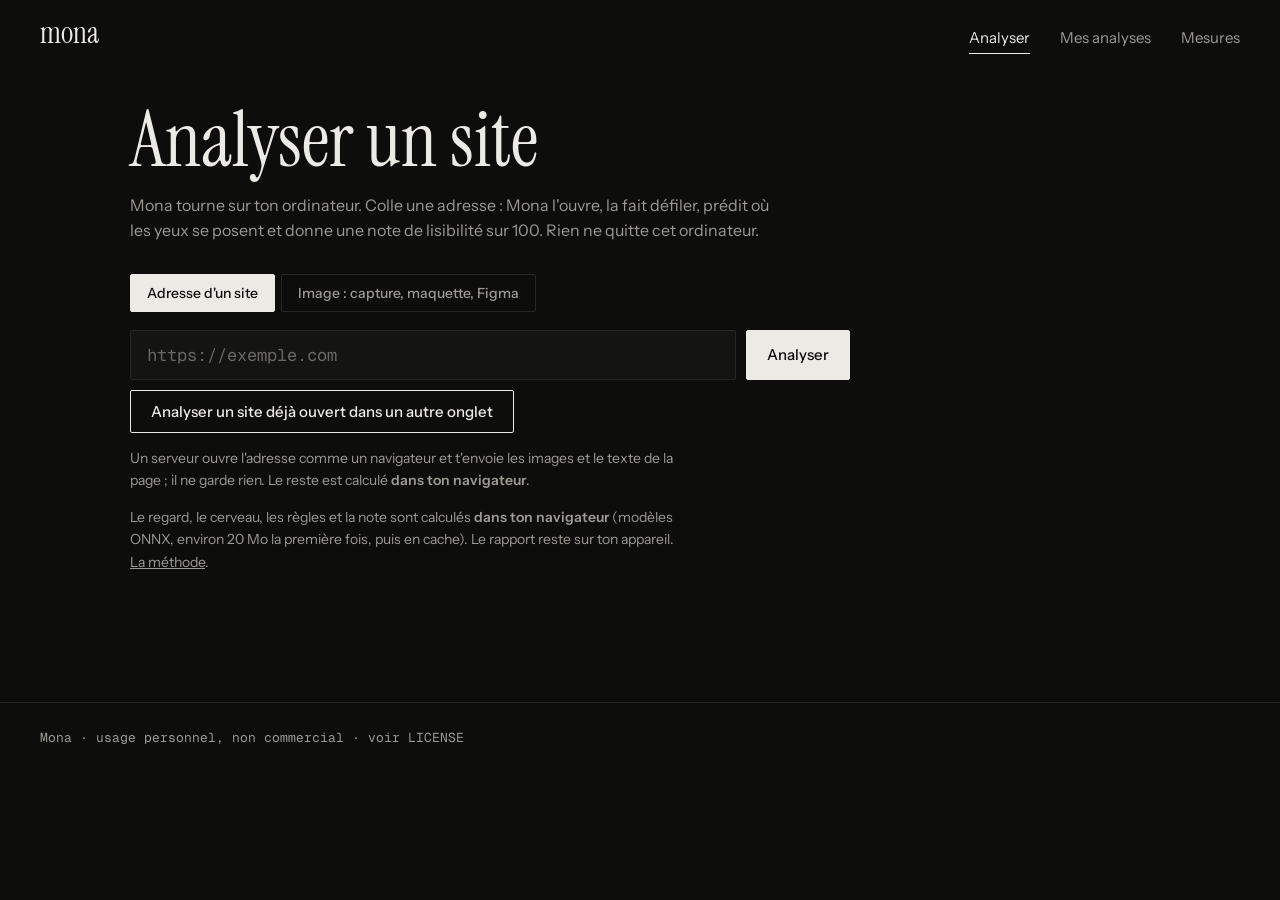
==== web/index.html @ 1baf7353 "Mona local: modeles, interface et serveur de capture locaux Co-Authored-By: Claude Sonnet 5.5 <norep" ====
<!doctype html>
<html lang="fr">
<head>
<meta charset="utf-8">
<meta name="viewport" content="width=device-width, initial-scale=1">
<title>Mona en local</title>
<meta name="description" content="Mona tourne sur ton ordinateur : colle une adresse, Mona l'analyse.">
<link rel="preload" href="fonts/InstrumentSerif.woff2" as="font" type="font/woff2" crossorigin>
<style>
@font-face{font-family:'Geist Mono';font-style:normal;font-weight:400 500;font-display:swap;src:url(fonts/GeistMono.woff2) format('woff2')}
@font-face{font-family:'Instrument Sans';font-style:normal;font-weight:400 600;font-display:swap;src:url(fonts/InstrumentSans.woff2) format('woff2')}
@font-face{font-family:'Instrument Serif';font-style:normal;font-weight:400;font-display:swap;src:url(fonts/InstrumentSerif.woff2) format('woff2')}
:root{--nuit:#0D0D0C;--marbre:#ECEAE4;--pierre:#9C9A93;--cendre:#6a6963;--trait:#272725;
  --serif:"Instrument Serif",Georgia,serif;--sans:"Instrument Sans",system-ui,sans-serif;--mono:"Geist Mono",ui-monospace,monospace}
*{box-sizing:border-box}
html{background:var(--nuit);scrollbar-width:thin;scrollbar-color:#2a2a28 transparent}
::-webkit-scrollbar{width:6px;height:6px}::-webkit-scrollbar-thumb{background:#2a2a28;border-radius:3px}
body{margin:0;background:var(--nuit);color:var(--marbre);font:400 16px/1.6 var(--sans);-webkit-font-smoothing:antialiased}
a{color:inherit}:focus-visible{outline:2px solid var(--marbre);outline-offset:3px}
.nav{position:sticky;top:0;z-index:12;display:flex;align-items:baseline;gap:28px;padding:18px 40px;background:linear-gradient(var(--nuit) 55%,rgba(13,13,12,0))}
.marque{font:400 30px/1 var(--serif);text-decoration:none;margin-right:auto}
.btn{display:inline-block;font:500 15px var(--sans);text-decoration:none;color:var(--marbre);background:none;padding:11px 20px;border:1px solid var(--marbre);border-radius:2px;cursor:pointer}
.btn:hover{background:var(--marbre);color:var(--nuit)}.btn-plein{background:var(--marbre);color:var(--nuit)}.btn-plein:hover{background:#fff}
.nav .btn{padding:8px 15px;font-size:14px}
main{max-width:1100px;margin:0 auto;padding:30px 40px 90px;min-height:70vh}
footer{border-top:1px solid var(--trait);padding:26px 40px;color:var(--pierre);font:400 13px var(--mono);display:flex;gap:20px;flex-wrap:wrap}
@media (max-width:860px){.nav{padding:14px 18px;gap:16px}main{padding:20px 18px 70px}}
@media print{.nav,footer{display:none!important}html,body{background:#fff}main{padding:0;max-width:none}}

/* Navigation : liens a droite, bouton « Menu » sur telephone */
.liens{display:flex;gap:30px;align-items:baseline}
@media (min-width:901px) and (max-width:1240px){.liens{gap:18px}.nav a.lien{font-size:14px}}

.nav a.lien{position:relative;color:var(--pierre);text-decoration:none;font-size:15px;padding:4px 0}
.nav a.lien::after{content:"";position:absolute;left:0;right:0;bottom:0;height:1px;background:var(--marbre);transform:scaleX(0);transform-origin:left;transition:transform .25s ease}
.nav a.lien:hover,.nav a.lien[aria-current]{color:var(--marbre)}
.nav a.lien:hover::after,.nav a.lien[aria-current]::after{transform:scaleX(1)}
.menu-btn{display:none;font:500 14px var(--sans);color:var(--marbre);background:none;border:1px solid var(--trait);padding:8px 14px;border-radius:2px;cursor:pointer}
@media (max-width:900px){
  .menu-btn{display:inline-block;position:relative;z-index:12}
  .nav .nav-cta{display:none}
  .liens{position:fixed;inset:0;z-index:11;flex-direction:column;justify-content:center;gap:6px;padding:90px 28px 40px;background:rgba(13,13,12,.97);
    opacity:0;visibility:hidden;transform:translateY(-8px);transition:opacity .25s ease,transform .25s ease,visibility .25s}
  .nav.ouvert .liens{opacity:1;visibility:visible;transform:none}
  .nav .liens a.lien{display:block;font:400 40px/1.15 var(--serif);color:var(--marbre);padding:8px 0}
  .nav .liens a.lien::after{display:none}
  .liens .lien-cta{margin-top:18px;font:500 16px var(--sans)!important;border:1px solid var(--marbre);padding:13px 20px!important;text-align:center;width:max-content}
  html.menu-ouvert{overflow:hidden}
}

</style>
<link rel="stylesheet" href="css/app.css">
</head>
<body>
<header class="nav">
  <a class="marque" href="index.html">mona</a>
  <nav class="liens" id="menu" aria-label="Navigation">
    <a class="lien" aria-current="page" href="index.html">Analyser</a>
    <a class="lien" href="analyse.html">Mes analyses</a>
    <a class="lien" href="https://liamlitle.github.io/mona/benchmarks.html">Mesures</a>
  </nav>
</header>
<main>
  <h1 style="font:400 clamp(44px,6vw,84px)/1 var(--serif);margin:0 0 14px">Analyser un site</h1>
  <p style="color:var(--pierre);max-width:640px;margin:0 0 30px">Mona tourne sur ton ordinateur. Colle une adresse : Mona l'ouvre, la fait défiler, prédit où les yeux se posent et donne une note de lisibilité sur 100. Rien ne quitte cet ordinateur.</p>
  <div class="app" id="app" aria-live="polite"></div>
</main>
<footer><span>Mona · usage personnel, non commercial · voir LICENSE</span></footer>
<script type="module">import { initOutil } from './js/mona-app.js'; initOutil(document.getElementById('app'));</script>
</body>
</html>
---- web/css/app.css ----
/* Outil d'analyse et rapports : tout est sous .app (voir make_app_css.py) */
.app{--fond2:#141413;--bien:#9bc7a8;--moyen:#d9b877;--mal:#d98577;color:var(--marbre);font:400 16px/1.6 var(--sans)}
.app *{box-sizing:border-box}
.app h1,.app h2{font-family:var(--serif);font-weight:400;letter-spacing:-.01em;margin:0}
.app h3{font:600 16px/1.35 var(--sans);margin:0 0 6px}
.app p{margin:0}
.app a{color:inherit}
.app .btn{display:inline-block;font:500 15px var(--sans);text-decoration:none;color:var(--marbre);background:none;padding:11px 20px;border:1px solid var(--marbre);border-radius:2px;cursor:pointer}
.app .btn:hover{background:var(--marbre);color:var(--nuit)}
.app .btn-plein{background:var(--marbre);color:var(--nuit)}.app .btn-plein:hover{background:#fff}
.app .btn[disabled]{opacity:.4;cursor:not-allowed}
.app .petit{font:400 13px var(--mono);color:var(--pierre)}
.app .ana-mot{font:400 clamp(48px,9vw,110px)/.9 var(--serif);color:var(--marbre);margin:0 0 10px -.03em}
.app .ana-intro{color:var(--pierre);max-width:56ch;margin:10px 0 26px}
/* Formulaire */
.app .form{display:flex;gap:10px;flex-wrap:wrap;max-width:720px}
.app .form input{flex:1;min-width:240px;font:400 17px var(--mono);color:var(--marbre);background:var(--fond2);border:1px solid var(--trait);border-radius:2px;padding:13px 16px}
.app .form input::placeholder{color:var(--cendre)}
.app .form input:focus{outline:none;border-color:var(--pierre)}
.app .ana-note{margin-top:14px;max-width:62ch;color:var(--pierre);font-size:14px}
.app .alerte{margin-top:16px;padding:12px 16px;border:1px solid var(--trait);border-left:3px solid var(--mal);color:var(--marbre);font-size:15px;max-width:720px}
.app .alerte.info{border-left-color:var(--moyen)}
/* Historique */
.app .histo{margin-top:56px}
.app .histo-tete{display:flex;gap:14px;align-items:baseline;flex-wrap:wrap;margin-bottom:16px}
.app .histo-tete h2{font-size:42px;margin-right:auto}
.app .histo-tete input,.app .histo-tete select{font:400 14px var(--mono);color:var(--marbre);background:var(--fond2);border:1px solid var(--trait);border-radius:2px;padding:8px 10px}
.app .grille{display:grid;grid-template-columns:repeat(auto-fill,minmax(260px,1fr));gap:14px}
.app .carte{display:block;text-decoration:none;border:1px solid var(--trait);background:var(--fond2);transition:border-color .2s,transform .2s}
.app .carte:hover{border-color:var(--pierre);transform:translateY(-2px)}
.app .carte img{display:block;width:100%;aspect-ratio:16/10;object-fit:cover;object-position:top;filter:saturate(.85)}
.app .carte .corps{padding:12px 14px;display:grid;grid-template-columns:1fr auto;gap:2px 10px;align-items:baseline}
.app .carte .site{font-weight:500;overflow:hidden;text-overflow:ellipsis;white-space:nowrap}
.app .carte .date{grid-column:1;font:400 12px var(--mono);color:var(--pierre)}
.app .carte .sc{grid-row:1/3;grid-column:2;font:400 38px/1 var(--serif)}
.app .vide{color:var(--pierre);border:1px dashed var(--trait);padding:28px;text-align:center}
.app .outils{display:flex;gap:10px;flex-wrap:wrap;margin-top:16px}
/* Analyse en cours */
.app .ana-scene{display:grid;grid-template-columns:minmax(0,1.6fr) minmax(240px,1fr);gap:30px;margin-top:10px}
.app .film{position:relative;aspect-ratio:1440/900;background:var(--fond2);border:1px solid var(--trait);overflow:hidden}
.app .film img,.app .film canvas{position:absolute;inset:0;width:100%;height:100%;display:block}
.app .film canvas{opacity:0;transition:opacity .9s ease}
.app .film.chaud canvas{opacity:.55}
.app .film .balayage{position:absolute;left:0;right:0;height:22%;top:-25%;background:linear-gradient(transparent,rgba(236,234,228,.16) 70%,rgba(236,234,228,.5) 99%,transparent);opacity:0;pointer-events:none}
.app .film.scan .balayage{opacity:1;animation:balayer 1.1s cubic-bezier(.5,0,.5,1) infinite}
@keyframes balayer{from{top:-25%}to{top:105%}}
.app .film .attente{position:absolute;inset:0;display:grid;place-items:center;text-align:center;padding:20px}
.app .film .attente canvas{position:static;opacity:1;width:100%;height:auto;max-width:560px}
.app .etapes{list-style:none;margin:0;padding:0;display:grid;gap:2px;align-content:start}
.app .etapes li{display:grid;grid-template-columns:22px 1fr;gap:10px;align-items:baseline;padding:9px 0;border-top:1px solid var(--trait);color:var(--cendre);transition:color .3s}
.app .etapes li::before{content:"";width:8px;height:8px;border:1px solid var(--cendre);border-radius:50%;align-self:center;justify-self:center;transition:all .3s}
.app .etapes li.cours{color:var(--marbre)}
.app .etapes li.cours::before{border-color:var(--marbre);background:var(--marbre);animation:pouls 1s ease-in-out infinite}
.app .etapes li.fait{color:var(--pierre)}
.app .etapes li.fait::before{border-color:var(--bien);background:var(--bien)}
@keyframes pouls{50%{box-shadow:0 0 0 6px rgba(236,234,228,.12)}}
.app .etapes small{display:block;font:400 12px var(--mono);color:var(--cendre)}
.app .barre{height:2px;background:var(--trait);margin:16px 0 0;overflow:hidden}
.app .barre i{display:block;height:100%;width:0;background:var(--marbre);transition:width .5s ease}
.app .bande{display:flex;gap:8px;margin-top:14px;overflow-x:auto;padding-bottom:6px}
.app .bande figure{margin:0;flex:0 0 112px;position:relative;opacity:0;transform:translateY(8px);animation:entrer .5s ease forwards}
@keyframes entrer{to{opacity:1;transform:none}}
.app .bande img{display:block;width:100%;aspect-ratio:16/10;object-fit:cover;object-position:top;border:1px solid var(--trait)}
.app .bande b{position:absolute;right:5px;bottom:4px;font:400 17px/1 var(--serif);text-shadow:0 0 6px #000,0 0 3px #000}
/* Rapport */
.app .rapport-tete{display:grid;grid-template-columns:auto 1fr;gap:10px 40px;align-items:end;margin-top:6px}
.app .note-grande{font:400 clamp(110px,18vw,210px)/.8 var(--serif);letter-spacing:-.03em}
.app .note-grande small{font:400 22px var(--mono);color:var(--pierre);letter-spacing:0;margin-left:6px}
.app .rapport-tete h1{font-size:clamp(34px,5vw,54px);line-height:1.05;margin-bottom:8px;overflow-wrap:anywhere}
.app .verdict{font:400 22px/1.3 var(--serif);color:var(--marbre);margin-bottom:12px}
.app .bouts{display:flex;gap:10px;flex-wrap:wrap;margin:22px 0 0}
.app .bloc{margin-top:56px}
.app .bloc h2{font-size:clamp(34px,4.4vw,52px);margin-bottom:6px}
.app .liste-conseils{list-style:none;margin:16px 0 0;padding:0;max-width:820px}
.app .liste-conseils li{display:grid;grid-template-columns:90px 1fr;gap:12px;padding:15px 0;border-top:1px solid var(--trait)}
.app .liste-conseils li:last-child{border-bottom:1px solid var(--trait)}
.app .liste-conseils .ou{font:400 13px var(--mono);color:var(--pierre)}
.app .liste-conseils .quoi{font-weight:500}
.app .moyennes{display:grid;grid-template-columns:repeat(auto-fit,minmax(220px,1fr));gap:18px 36px;margin-top:18px;max-width:900px}
.app .critere .nom{display:flex;justify-content:space-between;font-size:14px;margin-bottom:5px}
.app .critere .nom span{font-family:var(--mono);color:var(--pierre)}
.app .piste{height:5px;background:var(--trait);border-radius:3px;overflow:hidden}
.app .piste i{display:block;height:100%;border-radius:3px;transition:width .8s cubic-bezier(.2,.8,.2,1)}
.app .regard{display:flex;gap:14px;align-items:center;margin:14px 0 6px;font:400 13px var(--mono);color:var(--pierre)}
.app .regard input{width:200px;accent-color:#ECEAE4}
.app .ecran{margin-top:34px;display:grid;grid-template-columns:minmax(0,1.5fr) minmax(250px,1fr);gap:28px;align-items:start}
.app .ecran .titre{grid-column:1/-1;display:flex;gap:16px;align-items:baseline}
.app .ecran .titre h3{font:400 30px var(--serif);margin:0}
.app .ecran .titre .sc{font:400 34px var(--serif);margin-left:auto}
.app .vue{position:relative;aspect-ratio:1440/900;border:1px solid var(--trait);background:var(--fond2)}
.app .vue img,.app .vue canvas{position:absolute;inset:0;width:100%;height:100%;display:block}
.app .vue canvas{opacity:var(--chaleur,.55)}
.app .cerveau{margin-top:16px}
.app .cerveau h3{font:400 13px var(--mono);color:var(--pierre);letter-spacing:.04em;text-transform:uppercase;margin-bottom:8px}
.app .cerveau .critere{margin-bottom:7px}
.app .cerveau .nom{font-size:13px;margin-bottom:3px}
.app .cerveau ul{margin:8px 0 0;padding-left:18px;color:var(--pierre);font-size:13px}
.app .methode{max-width:780px;color:var(--pierre)}
.app .methode p{margin-top:10px}
.app .methode b{color:var(--marbre);font-weight:500}
.app table.poids{border-collapse:collapse;margin-top:14px;font-size:14px;width:100%;max-width:780px}
.app table.poids td,.app table.poids th{text-align:left;padding:8px 10px;border-top:1px solid var(--trait);vertical-align:top}
.app table.poids th{font:400 12px var(--mono);color:var(--pierre)}
.app .cache{display:none!important}
@media (max-width:860px){
  .app .ana-scene,.app .ecran{grid-template-columns:1fr}.app .rapport-tete{grid-template-columns:1fr}.app .histo-tete h2{font-size:34px}
}
@media (prefers-reduced-motion:reduce){.app *{animation:none!important;transition:none!important}}
@media print{
  .app{--nuit:#fff;--marbre:#111;--pierre:#555;--cendre:#888;--trait:#ccc;--fond2:#f4f4f2}
  .app .bouts,.app .regard,.app .noprint{display:none!important}.app .ecran{break-inside:avoid}.app .bloc{margin-top:30px}
}

/* Analyse : onglets, depot d'image, animation ASCII */
.app .onglets-outil{display:flex;gap:6px;margin:0 0 18px;flex-wrap:wrap}
.app .onglets-outil button{font:500 14px var(--sans);color:var(--pierre);background:none;border:1px solid var(--trait);padding:9px 16px;border-radius:2px;cursor:pointer}
.app .onglets-outil button[aria-selected=true]{color:var(--nuit);background:var(--marbre);border-color:var(--marbre)}
.app .depot{display:grid;gap:10px;justify-items:start;padding:34px 28px;border:1px dashed #4a4a46;background:var(--fond2);max-width:760px;cursor:pointer;transition:border-color .2s,background .2s}
.app .depot.survol,.app .depot:hover{border-color:var(--marbre);background:#1a1a18}
.app .depot b{font:400 clamp(26px,3vw,36px)/1.1 var(--serif)}.app .depot span{color:var(--pierre);max-width:56ch}
.app .film .ascii-film{position:absolute;inset:0;width:100%;height:100%;opacity:0;transition:opacity .4s;pointer-events:none}
.app .film.scan .ascii-film{opacity:1}.app .film.scan img{filter:brightness(.28) saturate(.5)}
.app .film img{transition:filter .5s}
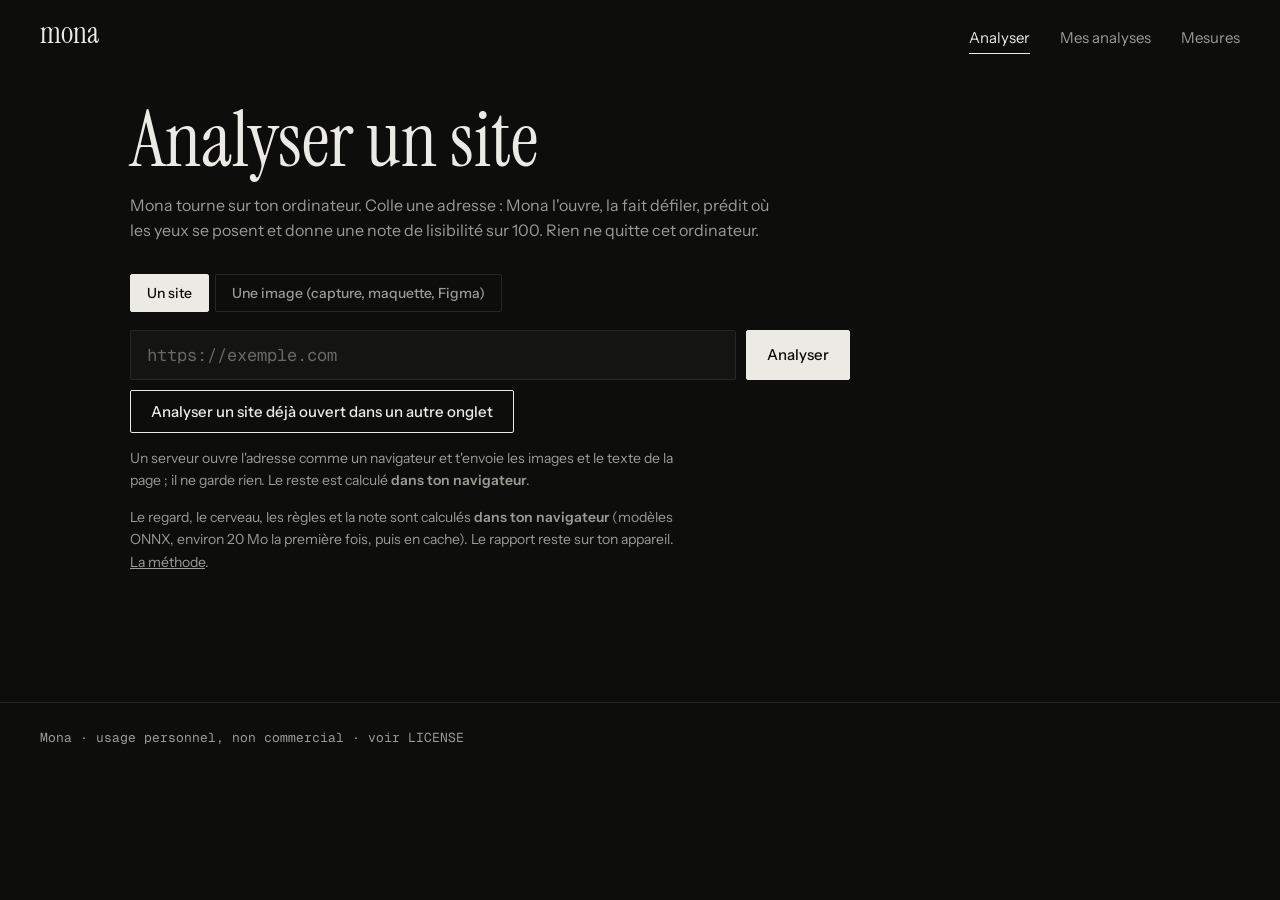
==== commit 47b02879: "README EN/FR refait, conditions, confidentialite, CITATION, liens vers mona.devliam.com Co-Authored-" ====
--- a/web/index.html
+++ b/web/index.html
@@ -57,7 +57,7 @@
   <nav class="liens" id="menu" aria-label="Navigation">
     <a class="lien" aria-current="page" href="index.html">Analyser</a>
     <a class="lien" href="analyse.html">Mes analyses</a>
-    <a class="lien" href="https://liamlitle.github.io/mona/benchmarks.html">Mesures</a>
+    <a class="lien" href="https://mona.devliam.com/benchmarks.html">Mesures</a>
   </nav>
 </header>
 <main>
